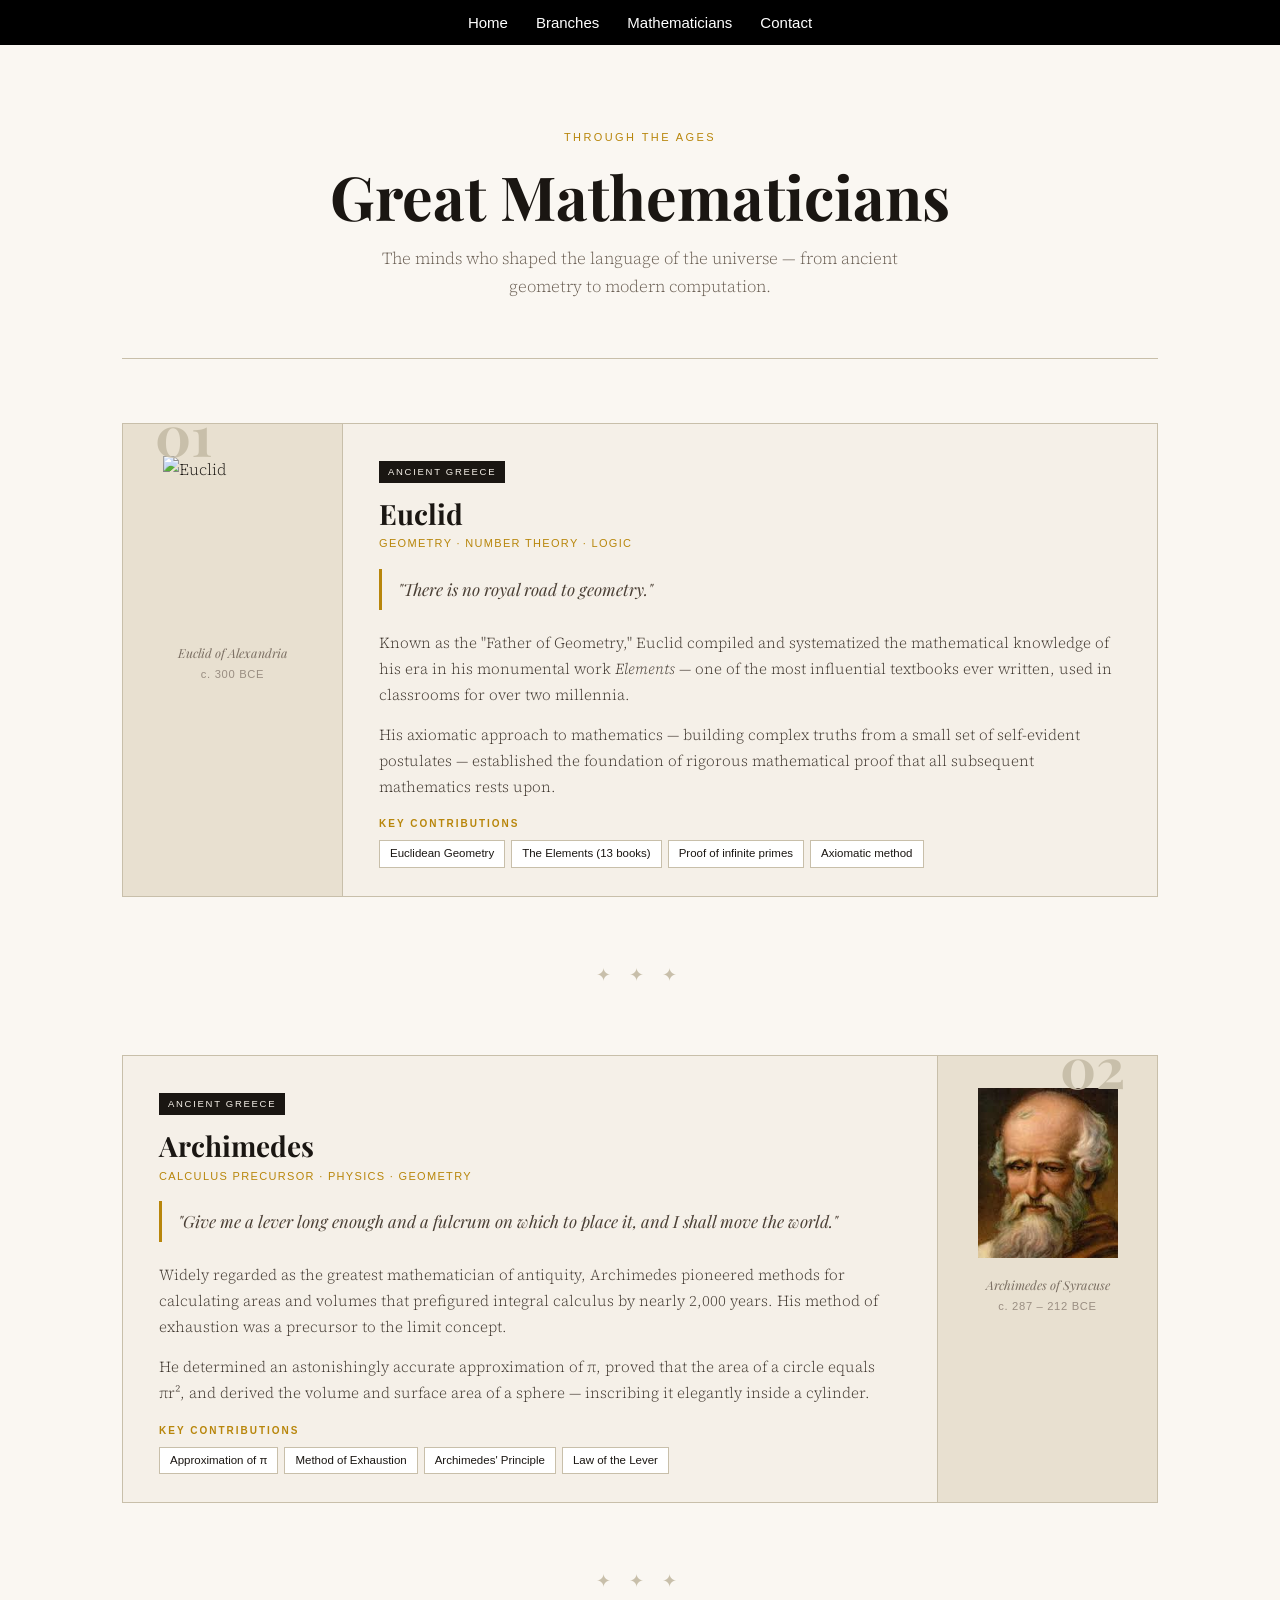
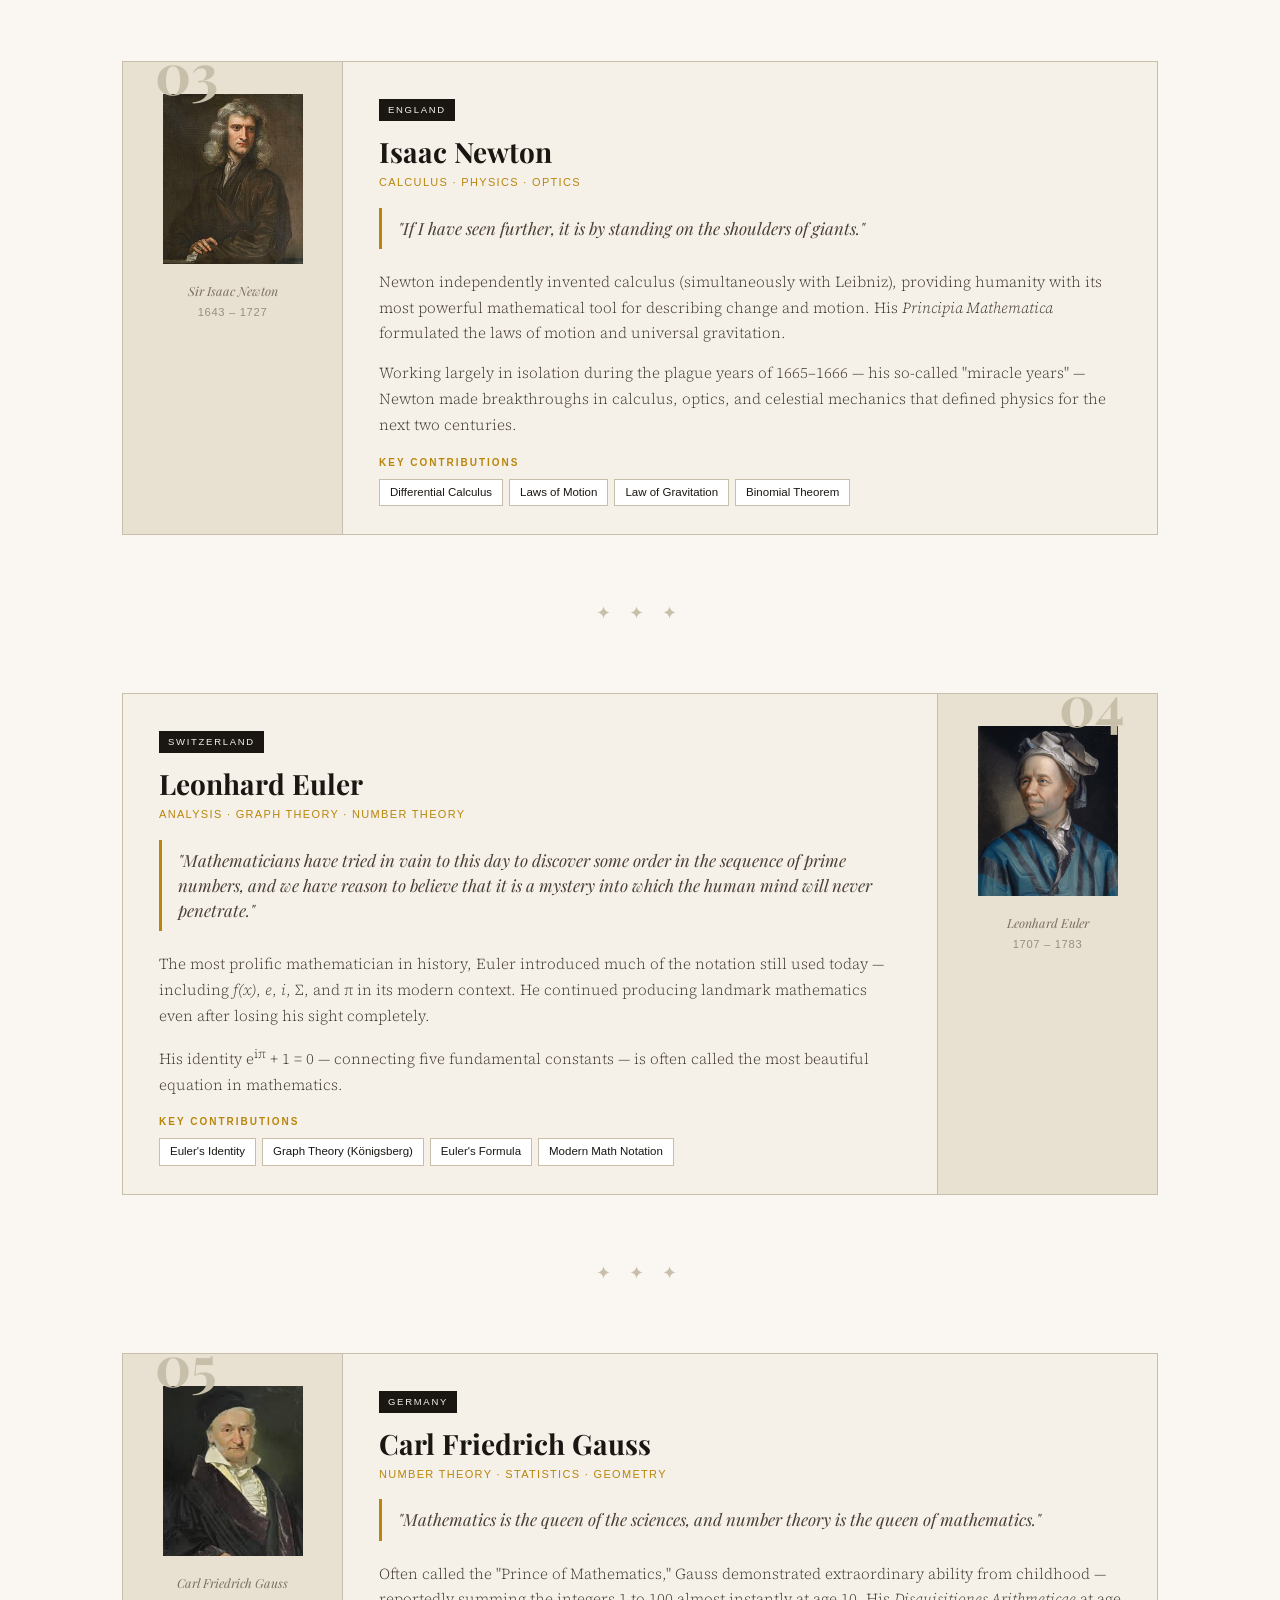
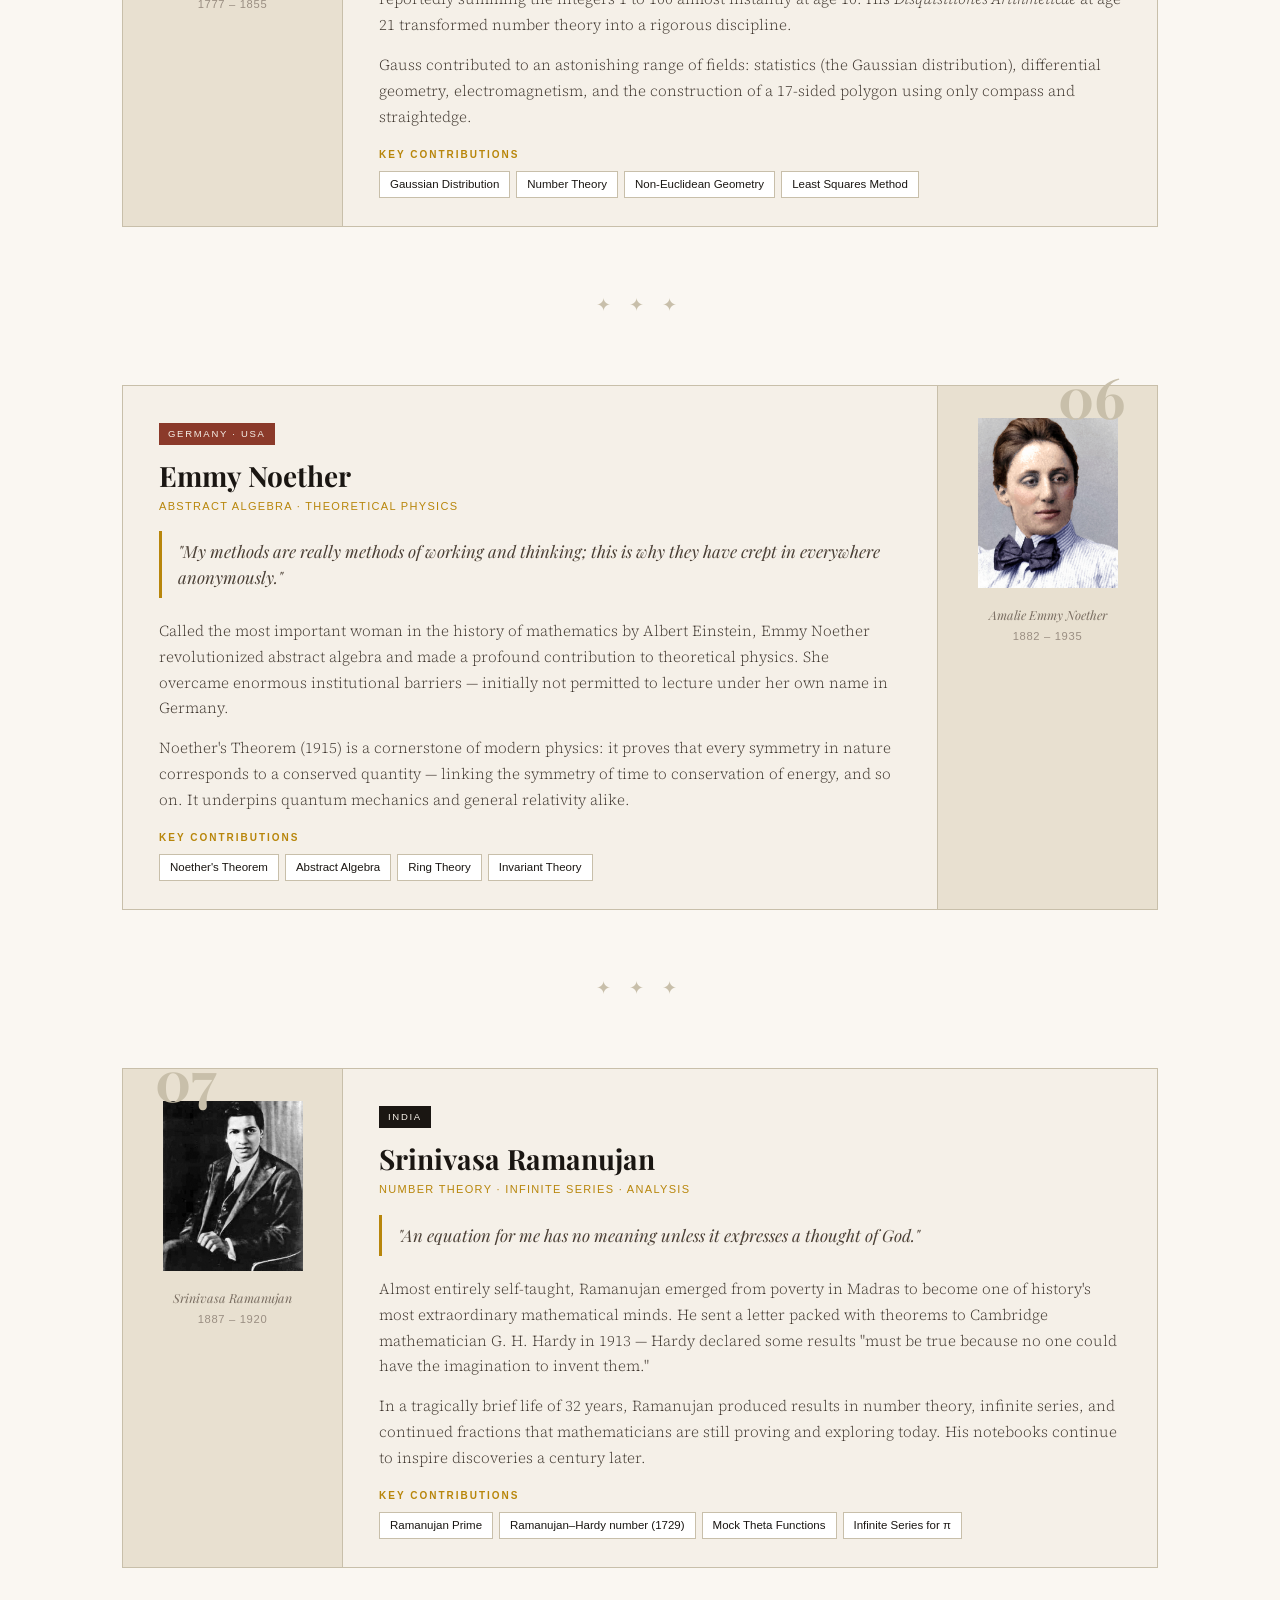
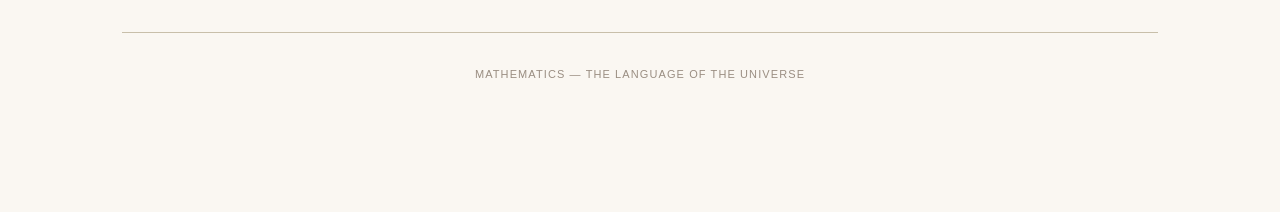
==== mathematicians.html @ 2c138c3e "Add files via upload" ====
<!DOCTYPE html>
<html lang="en">
<head>
    <meta charset="UTF-8">
    <meta name="viewport" content="width=device-width, initial-scale=1.0">
    <title>Mathematicians</title>
    <link rel="preconnect" href="https://fonts.googleapis.com">
    <link href="https://fonts.googleapis.com/css2?family=Playfair+Display:ital,wght@0,400;0,700;1,400&family=Source+Serif+4:wght@300;400;600&display=swap" rel="stylesheet">
    <style>
        /* ── RESET & BASE ── */
        *, *::before, *::after { box-sizing: border-box; margin: 0; padding: 0; }

        :root {
            --ink:      #1a1612;
            --parchment:#f5f0e8;
            --cream:    #faf7f2;
            --gold:     #b8860b;
            --gold-lt:  #d4a017;
            --rust:     #8b3a2a;
            --rule:     #c8bfaa;
        }

        body {
            background: var(--cream);
            color: var(--ink);
            font-family: 'Source Serif 4', Georgia, serif;
            font-weight: 300;
            line-height: 1.7;
        }

        /* ── NAVBAR (matches existing) ── */
        .navbar {
            position: fixed;
            width: 100%;
            height: 45px;
            top: 0;
            background: black;
            z-index: 1000;
        }
        .nav-container { text-align: center; line-height: 45px; }
        .navbar a {
            color: white;
            margin: 0 12px;
            text-decoration: none;
            position: relative;
            font-size: 15px;
            font-family: Arial, sans-serif;
        }
        .navbar a::after {
            content: "";
            position: absolute;
            width: 0%;
            height: 2px;
            background: white;
            left: 0;
            bottom: -4px;
            transition: 0.3s;
        }
        .navbar a:hover::after { width: 100%; }

        /* ── PAGE WRAPPER ── */
        .page-wrapper {
            max-width: 1100px;
            margin: 0 auto;
            padding: 80px 32px 80px;
        }

        /* ── PAGE HEADER ── */
        .page-header {
            text-align: center;
            padding: 48px 0 56px;
            border-bottom: 1px solid var(--rule);
            margin-bottom: 64px;
        }
        .page-header .overline {
            font-family: Arial, sans-serif;
            font-size: 11px;
            letter-spacing: 0.22em;
            text-transform: uppercase;
            color: var(--gold);
            margin-bottom: 14px;
        }
        .page-header h1 {
            font-family: 'Playfair Display', Georgia, serif;
            font-size: clamp(2.4rem, 5vw, 3.8rem);
            font-weight: 700;
            color: var(--ink);
            line-height: 1.15;
        }
        .page-header .subtitle {
            margin-top: 14px;
            font-size: 1.05rem;
            color: #6b6055;
            max-width: 560px;
            margin-left: auto;
            margin-right: auto;
        }

        /* ── MATHEMATICIAN CARD ── */
        .mathematician {
            display: grid;
            grid-template-columns: 220px 1fr;
            gap: 0;
            margin-bottom: 64px;
            background: var(--parchment);
            border: 1px solid var(--rule);
            position: relative;
            transition: box-shadow 0.25s;
        }
        .mathematician:hover {
            box-shadow: 6px 6px 0 var(--gold);
        }

        /* alternating layout */
        .mathematician.flip {
            grid-template-columns: 1fr 220px;
        }
        .mathematician.flip .portrait-col { order: 2; }
        .mathematician.flip .info-col     { order: 1; }

        /* ── PORTRAIT COLUMN ── */
        .portrait-col {
            background: #e8e0d0;
            display: flex;
            flex-direction: column;
            align-items: center;
            justify-content: flex-start;
            padding: 32px 20px 24px;
            border-right: 1px solid var(--rule);
            min-height: 260px;
        }
        .mathematician.flip .portrait-col {
            border-right: none;
            border-left: 1px solid var(--rule);
        }

        .photo-placeholder {
            width: 140px;
            height: 170px;
            background: #d5cbbf;
            border: 2px dashed #b0a898;
            display: flex;
            flex-direction: column;
            align-items: center;
            justify-content: center;
            gap: 8px;
            color: #8a7f72;
            font-size: 12px;
            font-family: Arial, sans-serif;
            text-align: center;
            letter-spacing: 0.04em;
        }
        .photo-placeholder svg {
            width: 36px; height: 36px;
            opacity: 0.45;
        }

        .portrait-name {
            margin-top: 16px;
            font-family: 'Playfair Display', Georgia, serif;
            font-size: 0.78rem;
            font-style: italic;
            color: #7a6e62;
            text-align: center;
        }
        .portrait-years {
            font-family: Arial, sans-serif;
            font-size: 0.7rem;
            color: #9a8e82;
            letter-spacing: 0.06em;
            margin-top: 2px;
        }

        /* ── INFO COLUMN ── */
        .info-col {
            padding: 32px 36px 28px;
        }

        .badge {
            display: inline-block;
            font-family: Arial, sans-serif;
            font-size: 9.5px;
            letter-spacing: 0.18em;
            text-transform: uppercase;
            background: var(--ink);
            color: var(--parchment);
            padding: 3px 9px;
            margin-bottom: 14px;
        }
        .badge.female { background: var(--rust); }

        .info-col h2 {
            font-family: 'Playfair Display', Georgia, serif;
            font-size: 1.75rem;
            font-weight: 700;
            line-height: 1.2;
            margin-bottom: 4px;
        }
        .info-col .field-tag {
            font-family: Arial, sans-serif;
            font-size: 11px;
            letter-spacing: 0.12em;
            text-transform: uppercase;
            color: var(--gold);
            margin-bottom: 16px;
        }

        .quote-block {
            border-left: 3px solid var(--gold);
            padding: 8px 0 8px 16px;
            margin: 16px 0 20px;
            font-family: 'Playfair Display', Georgia, serif;
            font-style: italic;
            font-size: 1.05rem;
            color: #4a3f35;
            line-height: 1.5;
        }

        .info-col p {
            font-size: 0.95rem;
            color: #3d342c;
            margin-bottom: 14px;
        }

        .contributions {
            margin-top: 16px;
        }
        .contributions h3 {
            font-family: Arial, sans-serif;
            font-size: 10px;
            letter-spacing: 0.2em;
            text-transform: uppercase;
            color: var(--gold);
            margin-bottom: 8px;
        }
        .contributions ul {
            list-style: none;
            padding: 0;
            display: flex;
            flex-wrap: wrap;
            gap: 6px;
        }
        .contributions ul li {
            background: white;
            border: 1px solid var(--rule);
            font-family: Arial, sans-serif;
            font-size: 11.5px;
            padding: 3px 10px;
            color: var(--ink);
        }

        /* ── NUMBER BADGE ── */
        .num {
            position: absolute;
            top: -18px;
            left: 32px;
            font-family: 'Playfair Display', Georgia, serif;
            font-size: 3.5rem;
            font-weight: 700;
            color: var(--rule);
            line-height: 1;
            pointer-events: none;
            user-select: none;
        }
        .mathematician.flip .num { left: auto; right: 32px; }

        /* ── SECTION DIVIDER ── */
        .divider {
            text-align: center;
            margin: 16px 0 64px;
            color: var(--rule);
            font-size: 1.1rem;
            letter-spacing: 0.4em;
        }

        /* ── FOOTER ── */
        footer {
            text-align: center;
            padding: 32px 0 48px;
            border-top: 1px solid var(--rule);
            font-family: Arial, sans-serif;
            font-size: 11px;
            letter-spacing: 0.1em;
            color: #9a8e82;
            text-transform: uppercase;
        }

        /* ── RESPONSIVE ── */
        @media (max-width: 680px) {
            .mathematician,
            .mathematician.flip {
                grid-template-columns: 1fr;
            }
            .mathematician.flip .portrait-col { order: 0; }
            .mathematician.flip .info-col     { order: 1; }
            .portrait-col,
            .mathematician.flip .portrait-col {
                border-right: none;
                border-left: none;
                border-bottom: 1px solid var(--rule);
                flex-direction: row;
                gap: 20px;
                padding: 20px 24px;
                min-height: auto;
            }
            .info-col { padding: 20px 24px; }
            .num { top: -14px; font-size: 2.5rem; }
        }
    </style>
</head>
<body>

<!-- NAVBAR -->
<nav class="navbar">
    <div class="nav-container">
<a href="index.html">Home</a>
        <a href="branches.html">Branches</a>
        <a href="mathematicians.html">Mathematicians</a>
        <a href="contact.html">Contact</a>
    </div>
</nav>

<div class="page-wrapper">

    <!-- PAGE HEADER -->
    <header class="page-header">
        <p class="overline">Through the Ages</p>
        <h1>Great Mathematicians</h1>
        <p class="subtitle">The minds who shaped the language of the universe — from ancient geometry to modern computation.</p>
    </header>

    <!-- ── 1. EUCLID ── -->
    <article class="mathematician">
        <span class="num">01</span>
        <div class="portrait-col">
            <img src="euclid.webp" alt="Euclid" style="width:140px; height:170px; object-fit:cover;">
            <p class="portrait-name">Euclid of Alexandria</p>
            <p class="portrait-years">c. 300 BCE</p>
        </div>
        <div class="info-col">
            <span class="badge">Ancient Greece</span>
            <h2>Euclid</h2>
            <p class="field-tag">Geometry · Number Theory · Logic</p>
            <div class="quote-block">"There is no royal road to geometry."</div>
            <p>Known as the "Father of Geometry," Euclid compiled and systematized the mathematical knowledge of his era in his monumental work <em>Elements</em> — one of the most influential textbooks ever written, used in classrooms for over two millennia.</p>
            <p>His axiomatic approach to mathematics — building complex truths from a small set of self-evident postulates — established the foundation of rigorous mathematical proof that all subsequent mathematics rests upon.</p>
            <div class="contributions">
                <h3>Key Contributions</h3>
                <ul>
                    <li>Euclidean Geometry</li>
                    <li>The Elements (13 books)</li>
                    <li>Proof of infinite primes</li>
                    <li>Axiomatic method</li>
                </ul>
            </div>
        </div>
    </article>

    <div class="divider">✦ ✦ ✦</div>

    <!-- ── 2. ARCHIMEDES ── -->
    <article class="mathematician flip">
        <span class="num">02</span>
        <div class="portrait-col">
            <img src="Archimedes.jpg" alt="Archimedes" style="width:140px; height:170px; object-fit:cover;">
            <p class="portrait-name">Archimedes of Syracuse</p>
            <p class="portrait-years">c. 287 – 212 BCE</p>
        </div>
        <div class="info-col">
            <span class="badge">Ancient Greece</span>
            <h2>Archimedes</h2>
            <p class="field-tag">Calculus Precursor · Physics · Geometry</p>
            <div class="quote-block">"Give me a lever long enough and a fulcrum on which to place it, and I shall move the world."</div>
            <p>Widely regarded as the greatest mathematician of antiquity, Archimedes pioneered methods for calculating areas and volumes that prefigured integral calculus by nearly 2,000 years. His method of exhaustion was a precursor to the limit concept.</p>
            <p>He determined an astonishingly accurate approximation of π, proved that the area of a circle equals πr², and derived the volume and surface area of a sphere — inscribing it elegantly inside a cylinder.</p>
            <div class="contributions">
                <h3>Key Contributions</h3>
                <ul>
                    <li>Approximation of π</li>
                    <li>Method of Exhaustion</li>
                    <li>Archimedes' Principle</li>
                    <li>Law of the Lever</li>
                </ul>
            </div>
        </div>
    </article>

    <div class="divider">✦ ✦ ✦</div>

    <!-- ── 3. ISAAC NEWTON ── -->
    <article class="mathematician">
        <span class="num">03</span>
        <div class="portrait-col">
            <img src=" Isaac Newton.jpg" alt="Isaac Newton" style="width:140px; height:170px; object-fit:cover;">
            <p class="portrait-name">Sir Isaac Newton</p>
            <p class="portrait-years">1643 – 1727</p>
        </div>
        <div class="info-col">
            <span class="badge">England</span>
            <h2>Isaac Newton</h2>
            <p class="field-tag">Calculus · Physics · Optics</p>
            <div class="quote-block">"If I have seen further, it is by standing on the shoulders of giants."</div>
            <p>Newton independently invented calculus (simultaneously with Leibniz), providing humanity with its most powerful mathematical tool for describing change and motion. His <em>Principia Mathematica</em> formulated the laws of motion and universal gravitation.</p>
            <p>Working largely in isolation during the plague years of 1665–1666 — his so-called "miracle years" — Newton made breakthroughs in calculus, optics, and celestial mechanics that defined physics for the next two centuries.</p>
            <div class="contributions">
                <h3>Key Contributions</h3>
                <ul>
                    <li>Differential Calculus</li>
                    <li>Laws of Motion</li>
                    <li>Law of Gravitation</li>
                    <li>Binomial Theorem</li>
                </ul>
            </div>
        </div>
    </article>

    <div class="divider">✦ ✦ ✦</div>

    <!-- ── 4. LEONHARD EULER ── -->
    <article class="mathematician flip">
        <span class="num">04</span>
        <div class="portrait-col">
           <img src="Leonhard Euler.jpg" alt="Leonhard Euler" style="width:140px; height:170px; object-fit:cover;">
            <p class="portrait-name">Leonhard Euler</p>
            <p class="portrait-years">1707 – 1783</p>
        </div>
        <div class="info-col">
            <span class="badge">Switzerland</span>
            <h2>Leonhard Euler</h2>
            <p class="field-tag">Analysis · Graph Theory · Number Theory</p>
            <div class="quote-block">"Mathematicians have tried in vain to this day to discover some order in the sequence of prime numbers, and we have reason to believe that it is a mystery into which the human mind will never penetrate."</div>
            <p>The most prolific mathematician in history, Euler introduced much of the notation still used today — including <em>f(x)</em>, <em>e</em>, <em>i</em>, Σ, and π in its modern context. He continued producing landmark mathematics even after losing his sight completely.</p>
            <p>His identity e<sup>iπ</sup> + 1 = 0 — connecting five fundamental constants — is often called the most beautiful equation in mathematics.</p>
            <div class="contributions">
                <h3>Key Contributions</h3>
                <ul>
                    <li>Euler's Identity</li>
                    <li>Graph Theory (Königsberg)</li>
                    <li>Euler's Formula</li>
                    <li>Modern Math Notation</li>
                </ul>
            </div>
        </div>
    </article>

    <div class="divider">✦ ✦ ✦</div>

    <!-- ── 5. CARL FRIEDRICH GAUSS ── -->
    <article class="mathematician">
        <span class="num">05</span>
        <div class="portrait-col">
            <img src="Carl Friedrich Gauss.jpg" alt="Carl Friedrich Gauss" style="width:140px; height:170px; object-fit:cover;">
            <p class="portrait-name">Carl Friedrich Gauss</p>
            <p class="portrait-years">1777 – 1855</p>
        </div>
        <div class="info-col">
            <span class="badge">Germany</span>
            <h2>Carl Friedrich Gauss</h2>
            <p class="field-tag">Number Theory · Statistics · Geometry</p>
            <div class="quote-block">"Mathematics is the queen of the sciences, and number theory is the queen of mathematics."</div>
            <p>Often called the "Prince of Mathematics," Gauss demonstrated extraordinary ability from childhood — reportedly summing the integers 1 to 100 almost instantly at age 10. His <em>Disquisitiones Arithmeticae</em> at age 21 transformed number theory into a rigorous discipline.</p>
            <p>Gauss contributed to an astonishing range of fields: statistics (the Gaussian distribution), differential geometry, electromagnetism, and the construction of a 17-sided polygon using only compass and straightedge.</p>
            <div class="contributions">
                <h3>Key Contributions</h3>
                <ul>
                    <li>Gaussian Distribution</li>
                    <li>Number Theory</li>
                    <li>Non-Euclidean Geometry</li>
                    <li>Least Squares Method</li>
                </ul>
            </div>
        </div>
    </article>

    <div class="divider">✦ ✦ ✦</div>

    <!-- ── 6. EMMY NOETHER (Woman) ── -->
    <article class="mathematician flip">
        <span class="num">06</span>
        <div class="portrait-col">
           <img src="Emmy Noether.jpg" alt="Amalie Emmy Noether" style="width:140px; height:170px; object-fit:cover;">
            <p class="portrait-name">Amalie Emmy Noether</p>
            <p class="portrait-years">1882 – 1935</p>
        </div>
        <div class="info-col">
            <span class="badge female">Germany · USA</span>
            <h2>Emmy Noether</h2>
            <p class="field-tag">Abstract Algebra · Theoretical Physics</p>
            <div class="quote-block">"My methods are really methods of working and thinking; this is why they have crept in everywhere anonymously."</div>
            <p>Called the most important woman in the history of mathematics by Albert Einstein, Emmy Noether revolutionized abstract algebra and made a profound contribution to theoretical physics. She overcame enormous institutional barriers — initially not permitted to lecture under her own name in Germany.</p>
            <p>Noether's Theorem (1915) is a cornerstone of modern physics: it proves that every symmetry in nature corresponds to a conserved quantity — linking the symmetry of time to conservation of energy, and so on. It underpins quantum mechanics and general relativity alike.</p>
            <div class="contributions">
                <h3>Key Contributions</h3>
                <ul>
                    <li>Noether's Theorem</li>
                    <li>Abstract Algebra</li>
                    <li>Ring Theory</li>
                    <li>Invariant Theory</li>
                </ul>
            </div>
        </div>
    </article>

    <div class="divider">✦ ✦ ✦</div>

    <!-- ── 7. SRINIVASA RAMANUJAN ── -->
    <article class="mathematician">
        <span class="num">07</span>
        <div class="portrait-col">
            <img src="Srinivasa Ramanujan.jpg" alt="Srinivasa Ramanujan" style="width:140px; height:170px; object-fit:cover;">
            <p class="portrait-name">Srinivasa Ramanujan</p>
            <p class="portrait-years">1887 – 1920</p>
        </div>
        <div class="info-col">
            <span class="badge">India</span>
            <h2>Srinivasa Ramanujan</h2>
            <p class="field-tag">Number Theory · Infinite Series · Analysis</p>
            <div class="quote-block">"An equation for me has no meaning unless it expresses a thought of God."</div>
            <p>Almost entirely self-taught, Ramanujan emerged from poverty in Madras to become one of history's most extraordinary mathematical minds. He sent a letter packed with theorems to Cambridge mathematician G. H. Hardy in 1913 — Hardy declared some results "must be true because no one could have the imagination to invent them."</p>
            <p>In a tragically brief life of 32 years, Ramanujan produced results in number theory, infinite series, and continued fractions that mathematicians are still proving and exploring today. His notebooks continue to inspire discoveries a century later.</p>
            <div class="contributions">
                <h3>Key Contributions</h3>
                <ul>
                    <li>Ramanujan Prime</li>
                    <li>Ramanujan–Hardy number (1729)</li>
                    <li>Mock Theta Functions</li>
                    <li>Infinite Series for π</li>
                </ul>
            </div>
        </div>
    </article>

    <footer>
        <p>Mathematics — The Language of the Universe</p>
    </footer>

</div><!-- /page-wrapper -->
</body>
</html>
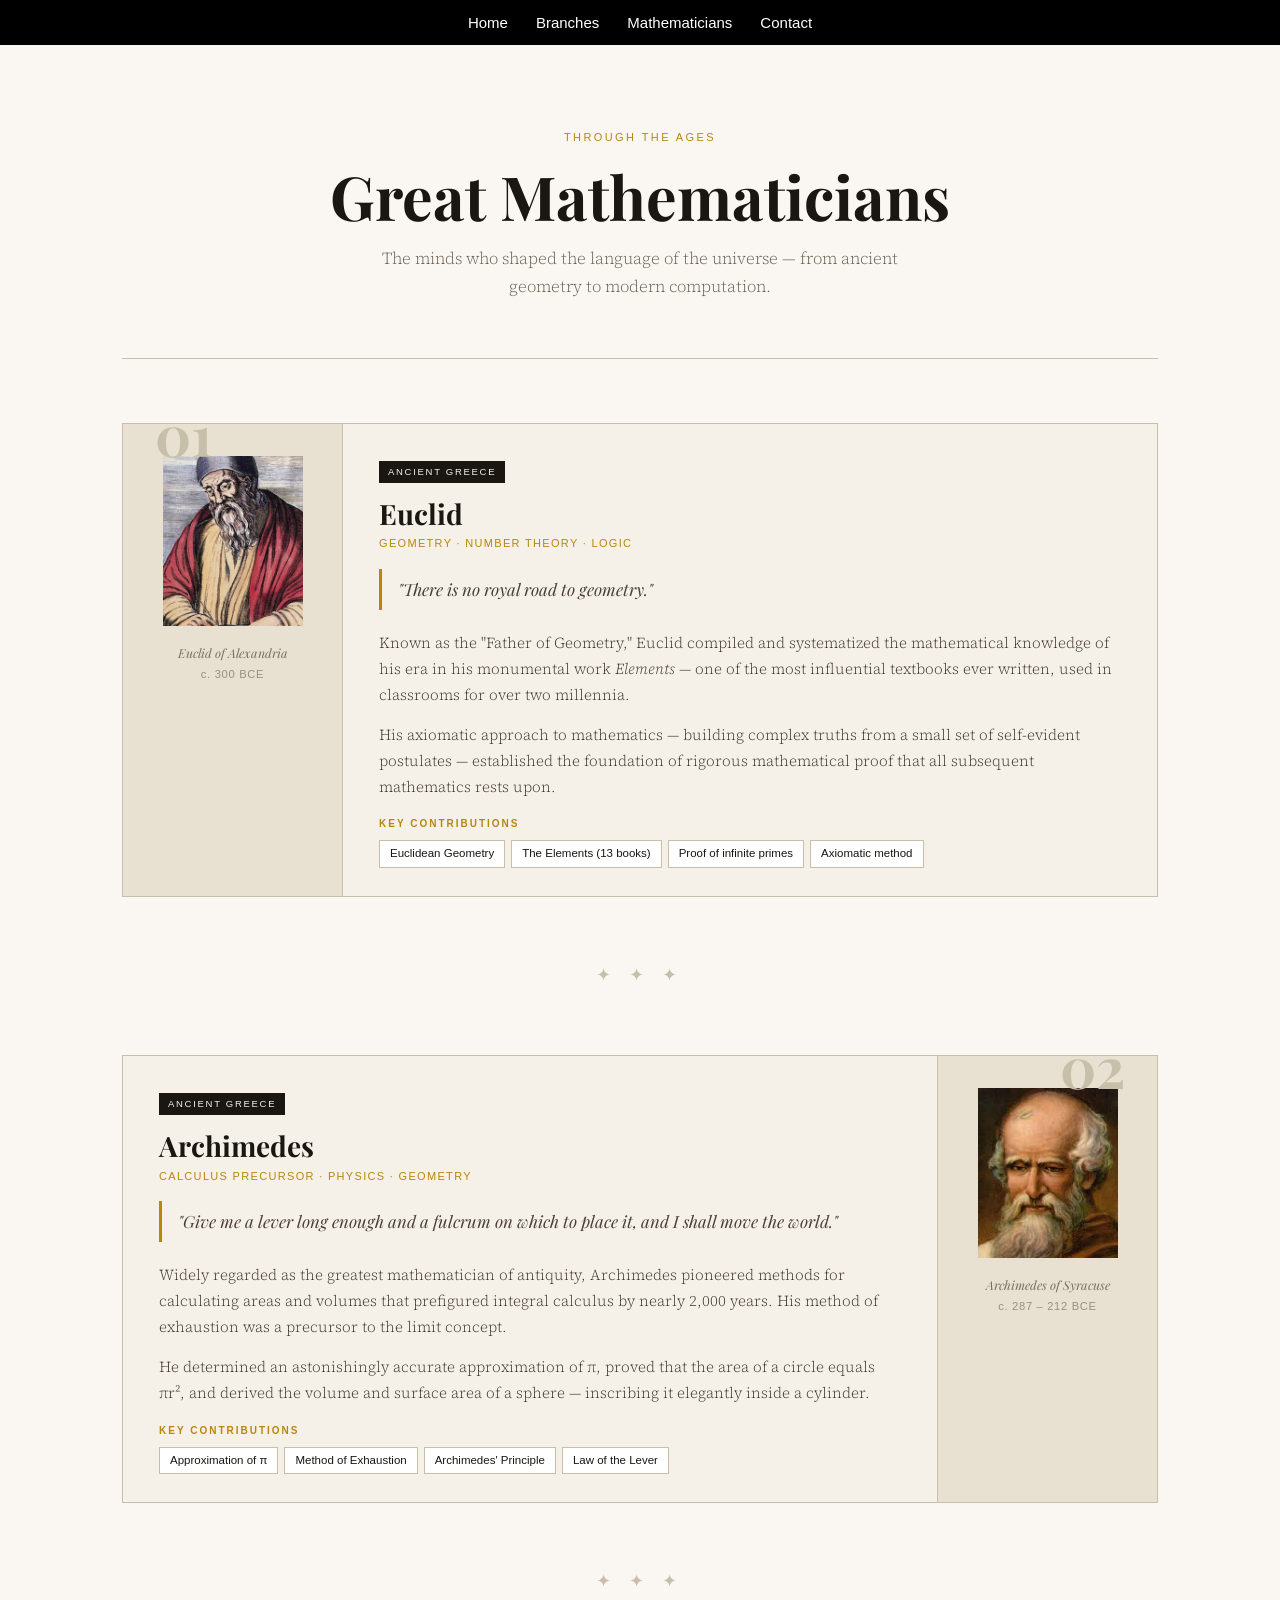
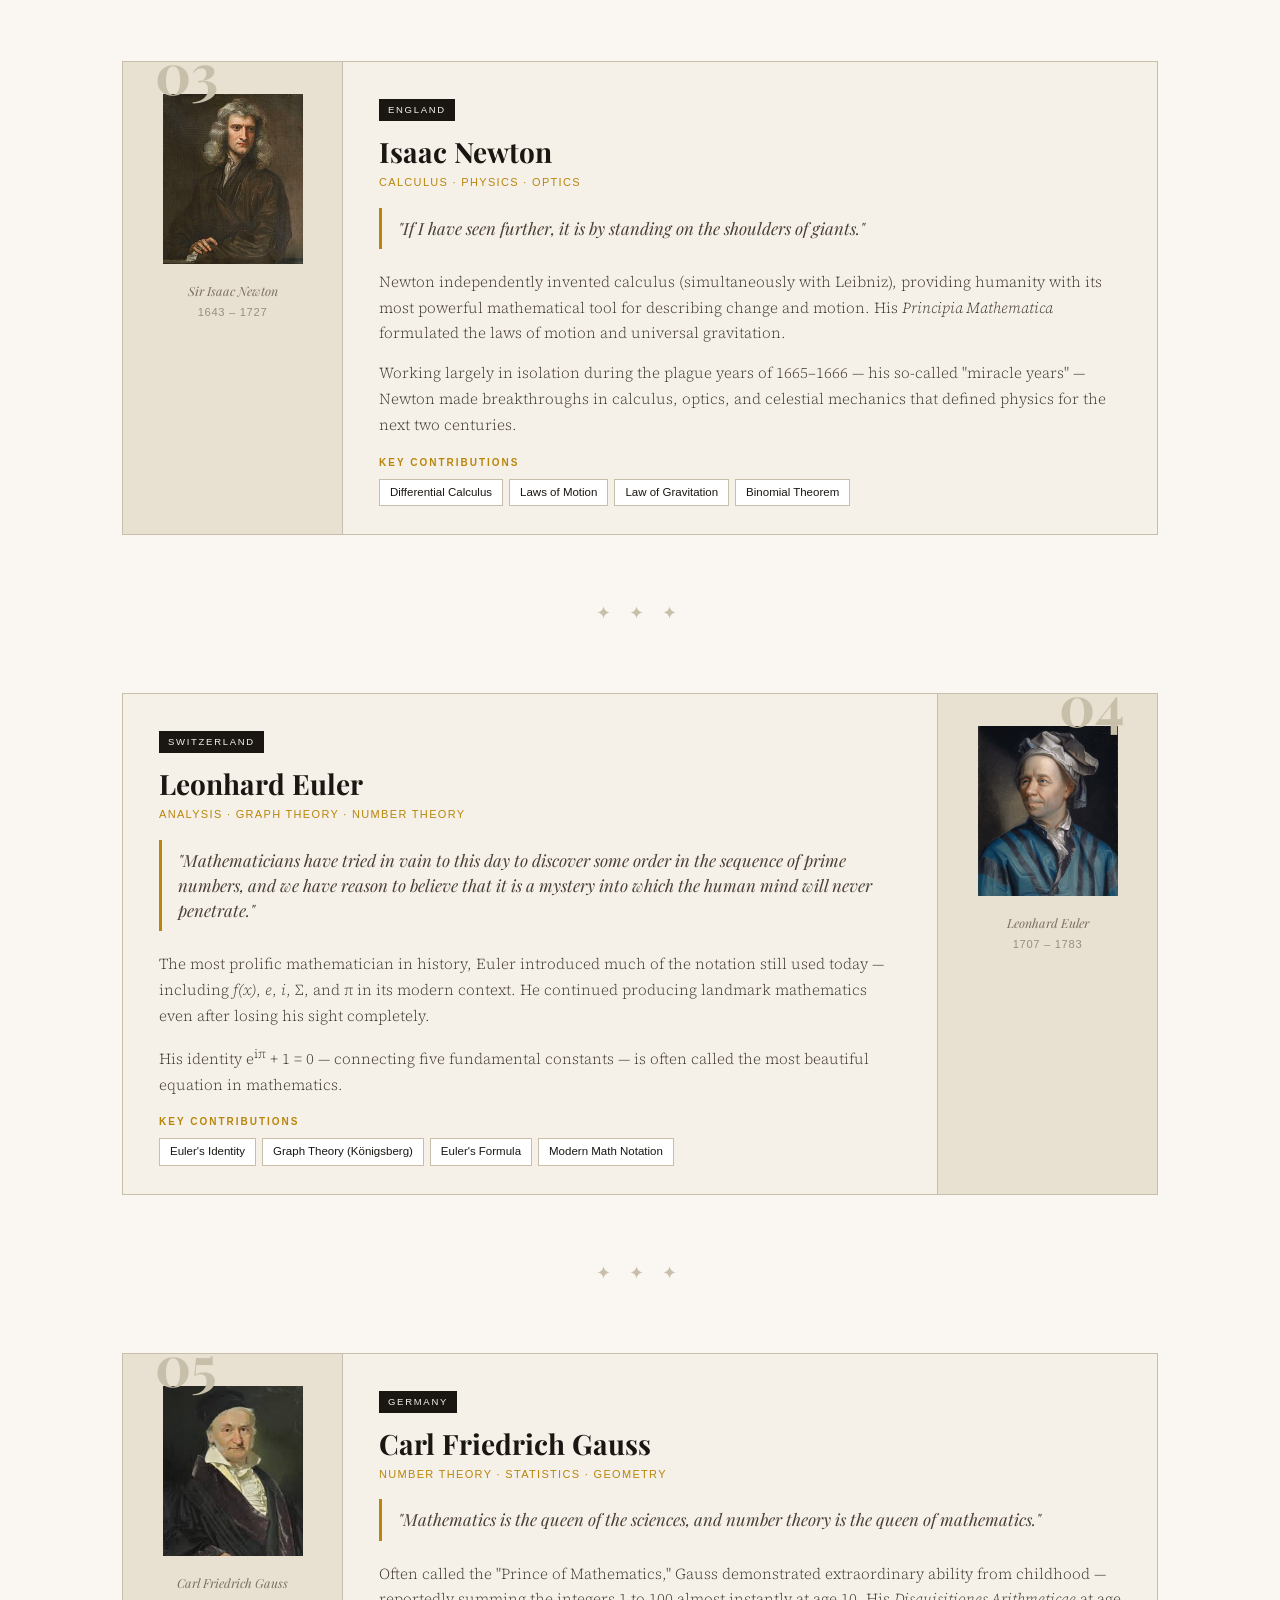
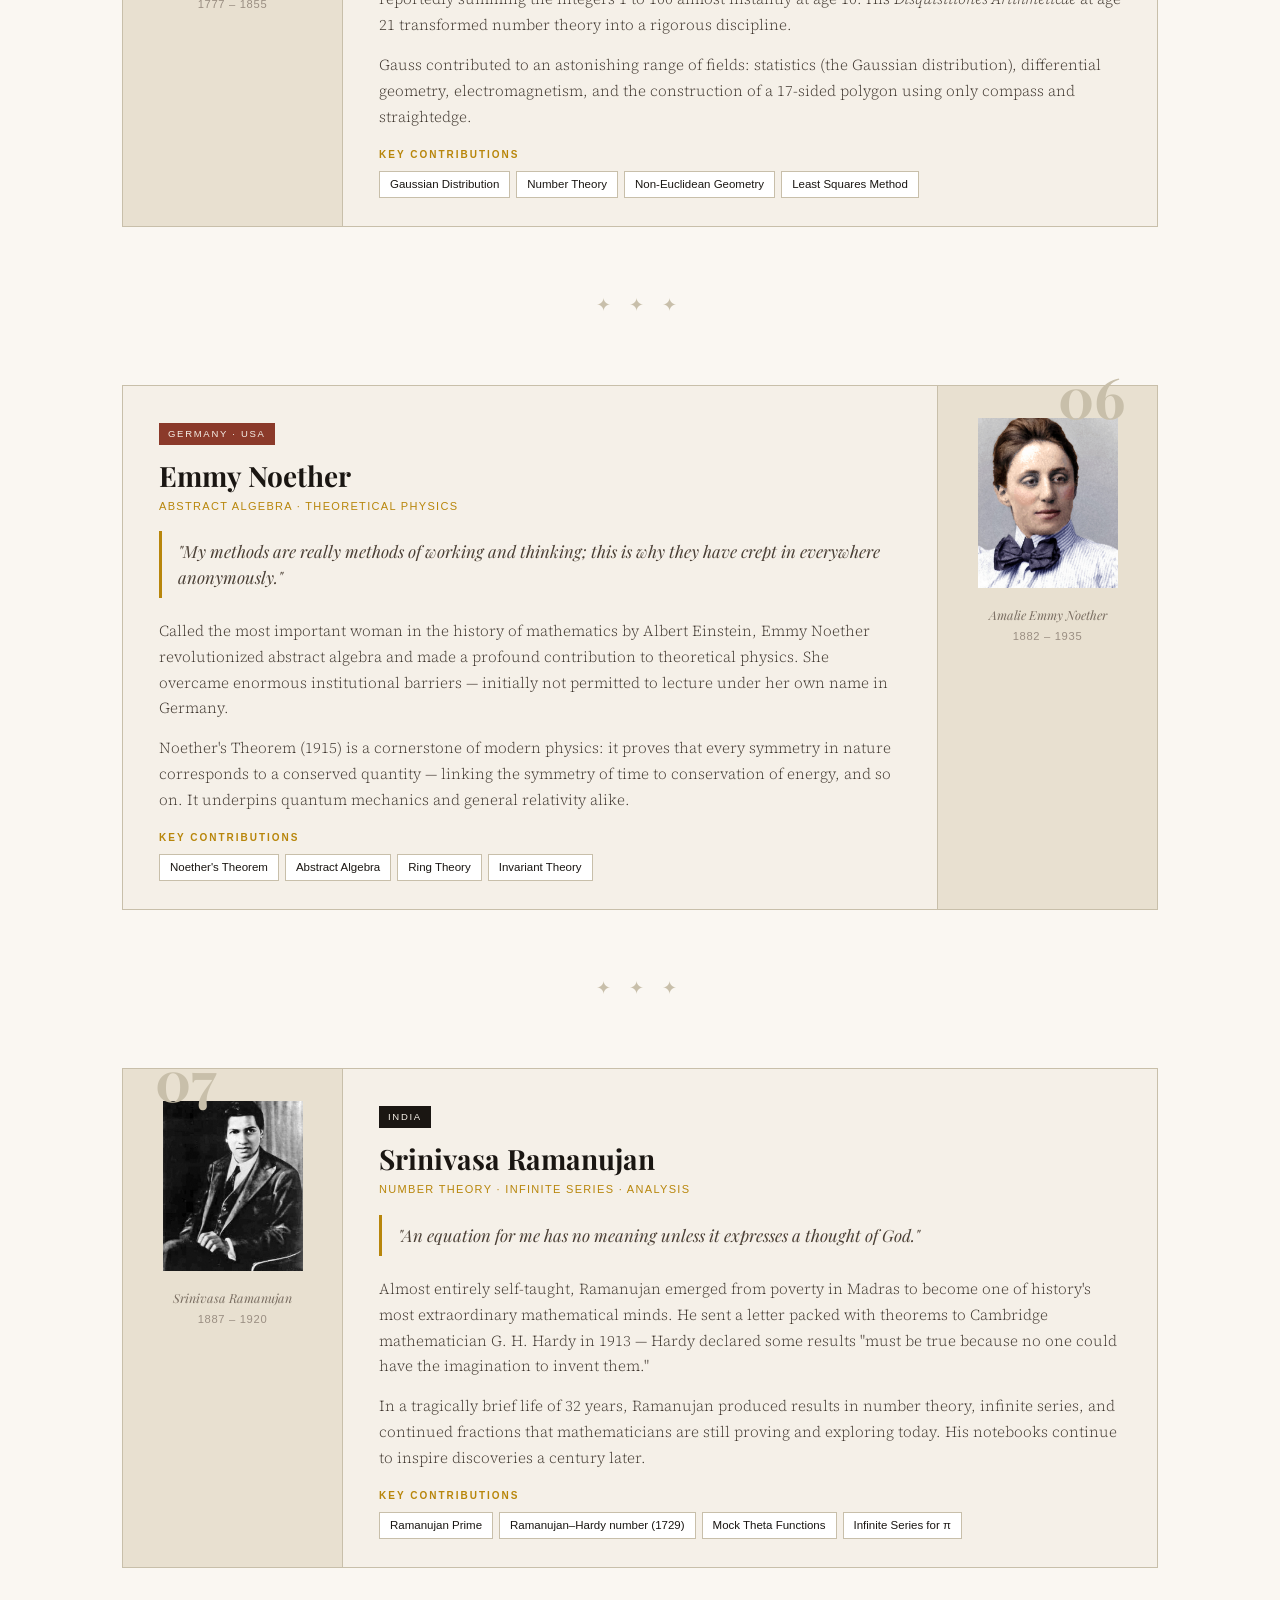
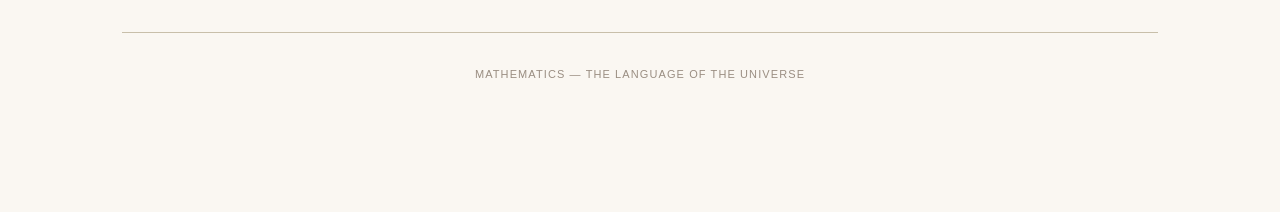
==== commit 5622fbe6: "Update print statement from 'Hello' to 'Goodbye'" ====
--- a/mathematicians.html
+++ b/mathematicians.html
@@ -333,7 +333,7 @@
     <article class="mathematician">
         <span class="num">01</span>
         <div class="portrait-col">
-            <img src="euclid.webp" alt="Euclid" style="width:140px; height:170px; object-fit:cover;">
+            <img src="Euclid.webp" alt="Euclid" style="width:140px; height:170px; object-fit:cover;">
             <p class="portrait-name">Euclid of Alexandria</p>
             <p class="portrait-years">c. 300 BCE</p>
         </div>
